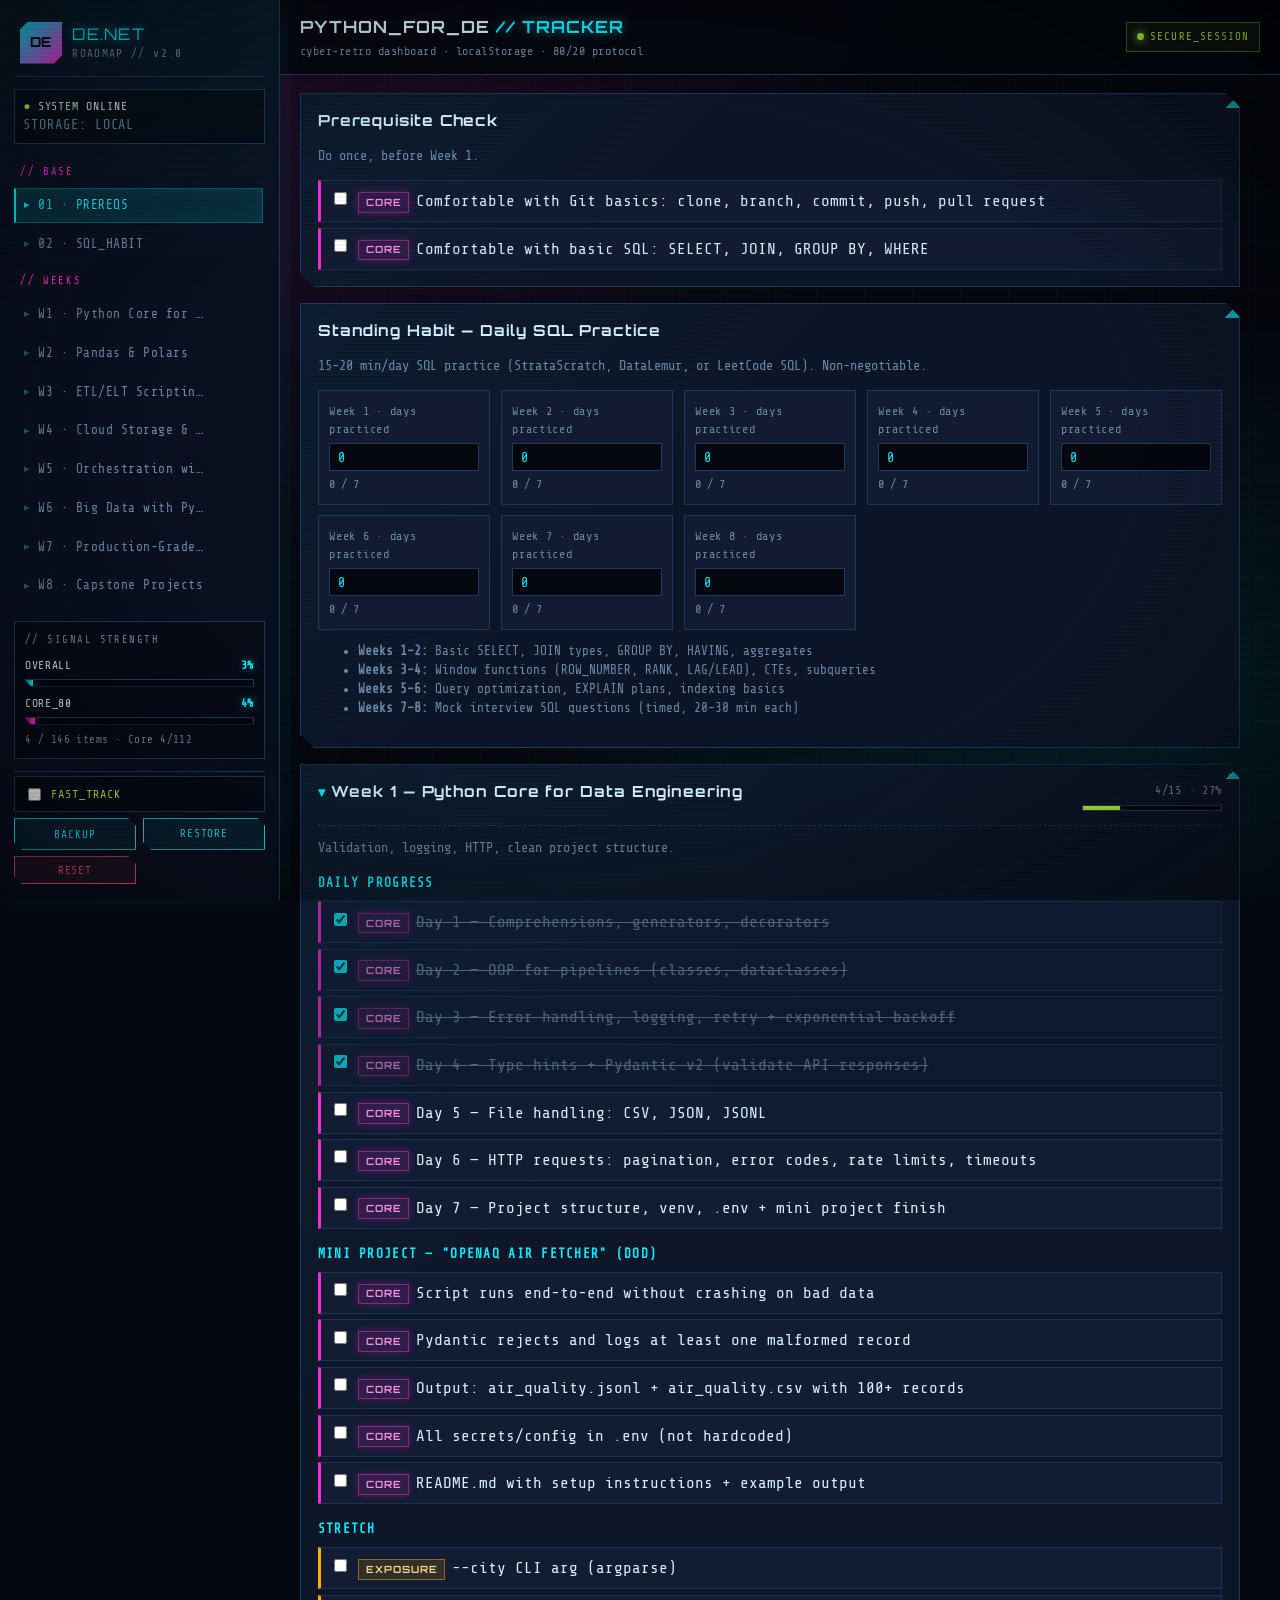
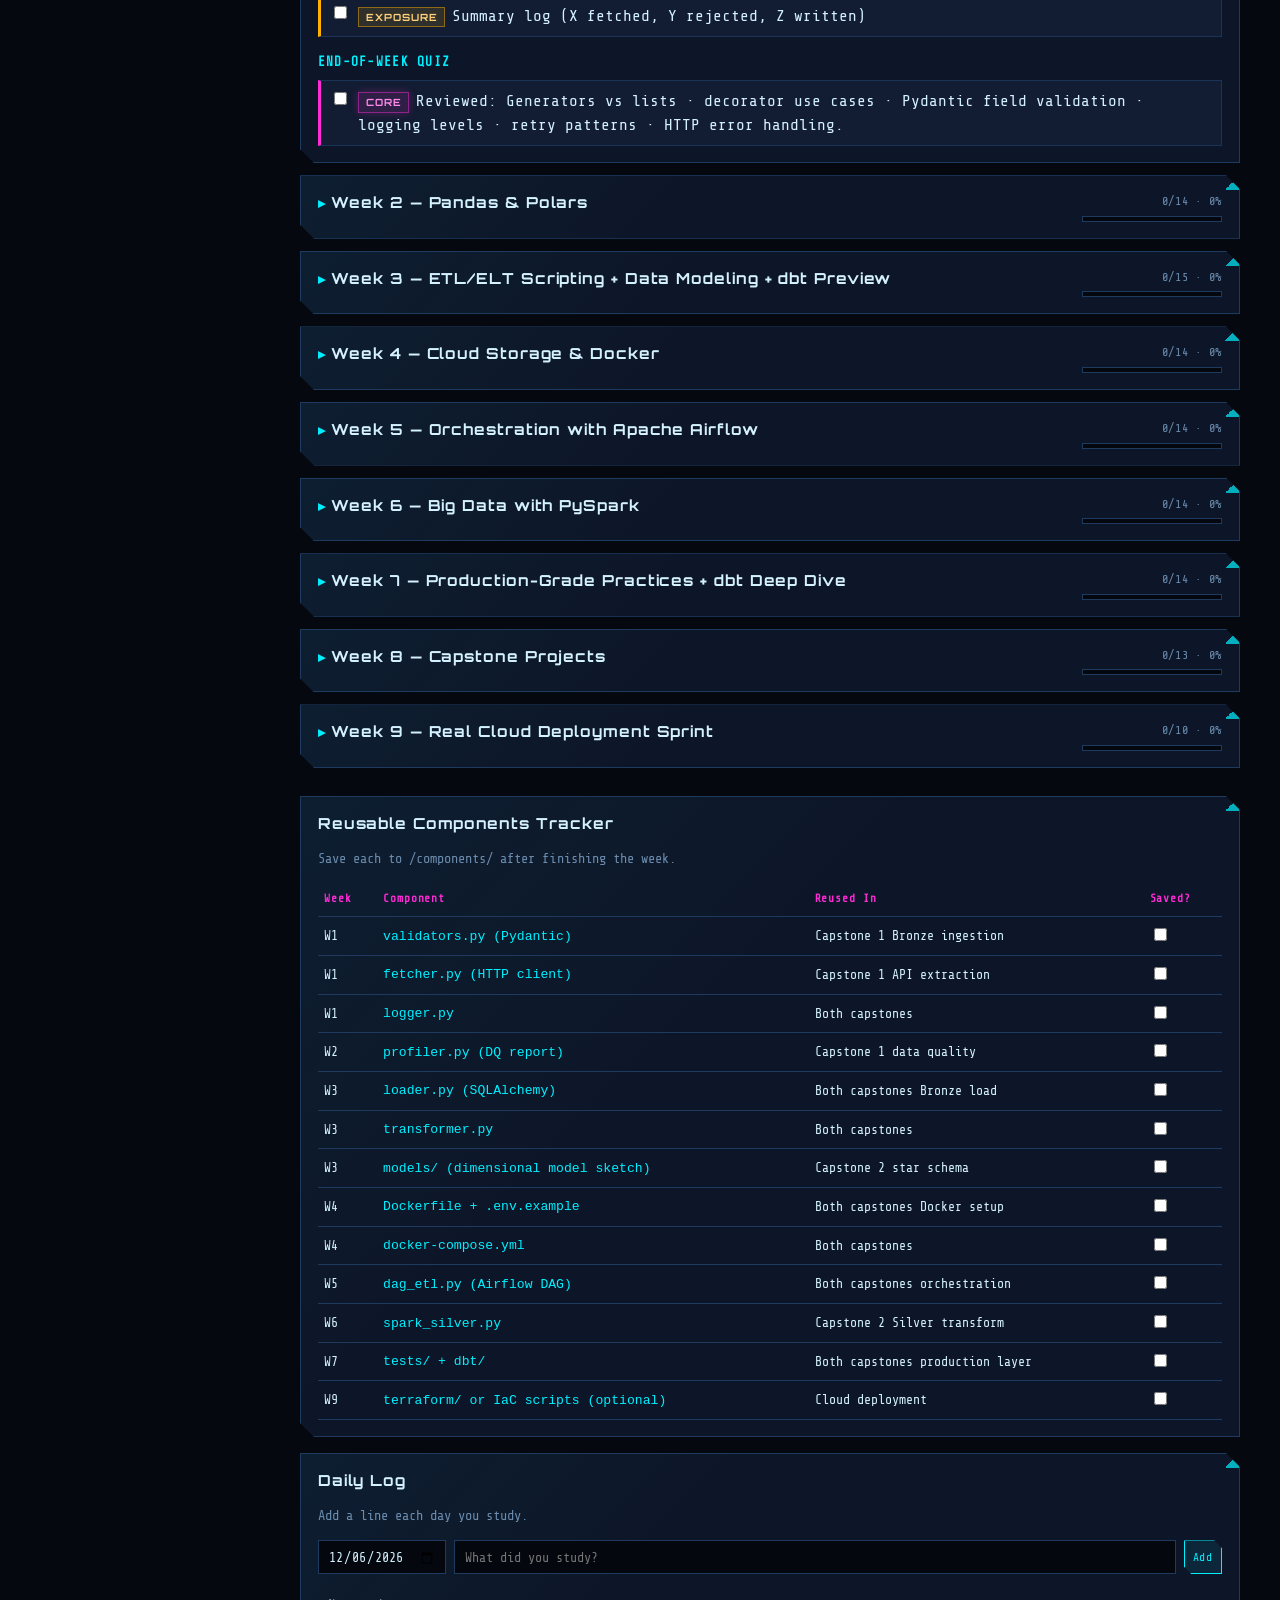
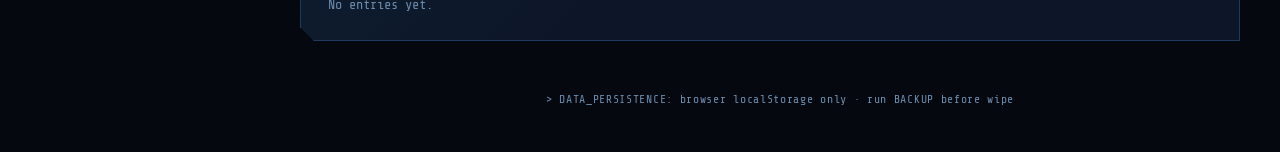
==== index.html @ 8581dcac "python-flow-to-de" ====
<!DOCTYPE html>
<html lang="en">
<head>
  <meta charset="UTF-8" />
  <meta name="viewport" content="width=device-width, initial-scale=1" />
  <title>DE.NET // Progress Tracker</title>
  <link rel="preconnect" href="https://fonts.googleapis.com" />
  <link rel="preconnect" href="https://fonts.gstatic.com" crossorigin />
  <link href="https://fonts.googleapis.com/css2?family=Orbitron:wght@500;700&family=Share+Tech+Mono&display=swap" rel="stylesheet" />
  <link rel="stylesheet" href="style.css" />
</head>
<body>
  <div class="crt-overlay" aria-hidden="true"></div>
  <div class="scanlines" aria-hidden="true"></div>

  <div class="app-shell">
    <aside class="sidebar" id="sidebar">
      <div class="sidebar-brand">
        <div class="brand-mark">DE</div>
        <div class="brand-text">
          <span class="brand-title">DE.NET</span>
          <span class="brand-sub">ROADMAP // v2.0</span>
        </div>
        <button type="button" class="sidebar-close" id="sidebarClose" aria-label="Close menu">✕</button>
      </div>

      <div class="sidebar-status">
        <div class="status-row">
          <span class="blink">●</span> SYSTEM ONLINE
        </div>
        <div class="status-row muted">STORAGE: LOCAL</div>
      </div>

      <nav class="sidebar-nav" id="siteNav"></nav>

      <div class="sidebar-progress">
        <div class="panel-label">// SIGNAL STRENGTH</div>
        <div class="progress-row">
          <div class="progress-label">
            <span>OVERALL</span>
            <strong id="overallPct">0%</strong>
          </div>
          <div class="bar"><div class="bar-fill" id="overallBar"></div></div>
        </div>
        <div class="progress-row">
          <div class="progress-label">
            <span>CORE_80</span>
            <strong id="corePct">0%</strong>
          </div>
          <div class="bar"><div class="bar-fill core" id="coreBar"></div></div>
        </div>
        <p class="progress-meta" id="progressMeta">0 / 0 items</p>
      </div>

      <div class="sidebar-actions">
        <label class="toggle">
          <input type="checkbox" id="fastTrackToggle" />
          <span>FAST_TRACK</span>
        </label>
        <button type="button" id="btnBackup" class="btn">BACKUP</button>
        <label class="btn btn-file">
          RESTORE
          <input type="file" id="restoreFile" accept="application/json,.json" hidden />
        </label>
        <button type="button" id="btnReset" class="btn btn-danger">RESET</button>
      </div>
    </aside>

    <div class="sidebar-backdrop" id="sidebarBackdrop" hidden></div>

    <div class="main-wrap">
      <header class="topbar">
        <button type="button" class="menu-btn" id="menuBtn" aria-label="Open menu">☰</button>
        <div class="topbar-copy">
          <h1>PYTHON_FOR_DE <span class="accent">// TRACKER</span></h1>
          <p class="subtitle">cyber-retro dashboard · localStorage · 80/20 protocol</p>
        </div>
        <div class="topbar-chip">
          <span class="chip-dot"></span>
          SECURE_SESSION
        </div>
      </header>

      <main>
        <section id="prereqs" class="card"></section>
        <section id="sqlHabit" class="card"></section>
        <section id="weeks" class="weeks"></section>
        <section id="components" class="card"></section>
        <section id="dailyLog" class="card"></section>
      </main>

      <footer class="site-footer">
        <p>&gt; DATA_PERSISTENCE: browser localStorage only · run BACKUP before wipe</p>
      </footer>
    </div>
  </div>

  <script src="data.js"></script>
  <script src="app.js"></script>
</body>
</html>
---- style.css ----
:root {
  --bg: #05080f;
  --bg-panel: #0a1020;
  --surface: #0d1628;
  --surface-2: #121c32;
  --border: #1e3a5f;
  --border-hot: #00f0ff;
  --text: #d4f1ff;
  --muted: #6b8cae;
  --cyan: #00f0ff;
  --magenta: #ff2bd6;
  --lime: #b8ff3c;
  --amber: #ffb000;
  --core: #ff2bd6;
  --core-bg: rgba(255, 43, 214, 0.12);
  --exposure: #ffb000;
  --exposure-bg: rgba(255, 176, 0, 0.12);
  --accent: #00f0ff;
  --accent-bg: rgba(0, 240, 255, 0.12);
  --success: #b8ff3c;
  --danger: #ff4d6d;
  --sidebar-w: 280px;
  --font-display: "Orbitron", sans-serif;
  --font-mono: "Share Tech Mono", ui-monospace, monospace;
}

* {
  box-sizing: border-box;
}

html {
  scroll-behavior: smooth;
}

body {
  margin: 0;
  font-family: var(--font-mono);
  background: var(--bg);
  color: var(--text);
  line-height: 1.5;
  min-height: 100vh;
  overflow-x: hidden;
}

/* Cyber grid + vignette */
body::before {
  content: "";
  position: fixed;
  inset: 0;
  background:
    linear-gradient(rgba(0, 240, 255, 0.03) 1px, transparent 1px),
    linear-gradient(90deg, rgba(0, 240, 255, 0.03) 1px, transparent 1px),
    radial-gradient(ellipse at 20% 0%, rgba(255, 43, 214, 0.12), transparent 45%),
    radial-gradient(ellipse at 90% 80%, rgba(0, 240, 255, 0.1), transparent 40%),
    var(--bg);
  background-size: 48px 48px, 48px 48px, auto, auto, auto;
  z-index: -2;
  pointer-events: none;
}

.scanlines {
  position: fixed;
  inset: 0;
  background: repeating-linear-gradient(
    0deg,
    transparent,
    transparent 2px,
    rgba(0, 0, 0, 0.12) 2px,
    rgba(0, 0, 0, 0.12) 4px
  );
  pointer-events: none;
  z-index: 50;
  opacity: 0.35;
}

.crt-overlay {
  position: fixed;
  inset: 0;
  background: radial-gradient(ellipse at center, transparent 55%, rgba(0, 0, 0, 0.45) 100%);
  pointer-events: none;
  z-index: 49;
}

/* Layout shell */
.app-shell {
  display: flex;
  min-height: 100vh;
}

.sidebar {
  position: fixed;
  top: 0;
  left: 0;
  width: var(--sidebar-w);
  height: 100vh;
  display: flex;
  flex-direction: column;
  gap: 0.75rem;
  padding: 1rem 0.85rem 1rem;
  background:
    linear-gradient(180deg, rgba(0, 240, 255, 0.06), transparent 30%),
    var(--bg-panel);
  border-right: 1px solid var(--border);
  box-shadow: 4px 0 24px rgba(0, 240, 255, 0.08);
  z-index: 40;
  overflow-y: auto;
}

.sidebar-brand {
  display: flex;
  align-items: center;
  gap: 0.65rem;
  padding: 0.35rem 0.4rem 0.75rem;
  border-bottom: 1px solid var(--border);
}

.brand-mark {
  width: 42px;
  height: 42px;
  display: grid;
  place-items: center;
  font-family: var(--font-display);
  font-weight: 700;
  font-size: 0.85rem;
  color: var(--bg);
  background: linear-gradient(135deg, var(--cyan), var(--magenta));
  clip-path: polygon(8px 0, 100% 0, 100% calc(100% - 8px), calc(100% - 8px) 100%, 0 100%, 0 8px);
  box-shadow: 0 0 16px rgba(0, 240, 255, 0.45);
}

.brand-text {
  display: flex;
  flex-direction: column;
  min-width: 0;
}

.brand-title {
  font-family: var(--font-display);
  font-size: 1rem;
  letter-spacing: 0.08em;
  color: var(--cyan);
  text-shadow: 0 0 10px rgba(0, 240, 255, 0.6);
}

.brand-sub {
  font-size: 0.7rem;
  color: var(--muted);
  letter-spacing: 0.12em;
}

.sidebar-close {
  display: none;
  margin-left: auto;
  background: transparent;
  border: 1px solid var(--border);
  color: var(--muted);
  width: 32px;
  height: 32px;
  cursor: pointer;
  font-family: var(--font-mono);
}

.sidebar-status {
  padding: 0.5rem 0.55rem;
  border: 1px solid var(--border);
  background: rgba(0, 0, 0, 0.35);
  font-size: 0.72rem;
  letter-spacing: 0.08em;
}

.status-row {
  display: flex;
  align-items: center;
  gap: 0.4rem;
}

.status-row .blink {
  color: var(--lime);
  animation: blink 1.4s steps(2, end) infinite;
}

@keyframes blink {
  50% { opacity: 0.2; }
}

.sidebar-nav {
  display: flex;
  flex-direction: column;
  gap: 0.2rem;
  flex: 1;
  min-height: 0;
  overflow-y: auto;
  padding-right: 0.15rem;
}

.nav-group-label {
  margin: 0.55rem 0 0.25rem;
  padding: 0 0.4rem;
  font-size: 0.65rem;
  letter-spacing: 0.16em;
  color: var(--magenta);
  text-transform: uppercase;
}

.sidebar-nav a {
  display: flex;
  align-items: center;
  gap: 0.45rem;
  color: var(--muted);
  text-decoration: none;
  font-size: 0.8rem;
  letter-spacing: 0.04em;
  padding: 0.45rem 0.55rem;
  border: 1px solid transparent;
  border-left: 2px solid transparent;
  transition: color 0.15s, border-color 0.15s, background 0.15s, box-shadow 0.15s;
}

.sidebar-nav a::before {
  content: "▸";
  color: var(--border-hot);
  opacity: 0.4;
  font-size: 0.7rem;
}

.sidebar-nav a:hover,
.sidebar-nav a.active {
  color: var(--cyan);
  background: var(--accent-bg);
  border-color: rgba(0, 240, 255, 0.25);
  border-left-color: var(--cyan);
  box-shadow: inset 0 0 12px rgba(0, 240, 255, 0.08);
}

.sidebar-nav a:hover::before,
.sidebar-nav a.active::before {
  opacity: 1;
}

.sidebar-progress {
  padding: 0.65rem;
  border: 1px solid var(--border);
  background: rgba(0, 0, 0, 0.3);
}

.panel-label {
  font-size: 0.65rem;
  letter-spacing: 0.14em;
  color: var(--muted);
  margin-bottom: 0.55rem;
}

.progress-row + .progress-row {
  margin-top: 0.55rem;
}

.progress-label {
  display: flex;
  justify-content: space-between;
  font-size: 0.72rem;
  letter-spacing: 0.06em;
  margin-bottom: 0.25rem;
}

.progress-label strong {
  color: var(--cyan);
  text-shadow: 0 0 8px rgba(0, 240, 255, 0.5);
}

.bar {
  height: 8px;
  background: #04070e;
  border: 1px solid var(--border);
  overflow: hidden;
  clip-path: polygon(0 0, 100% 0, 100% 100%, 6px 100%, 0 calc(100% - 6px));
}

.bar-fill {
  height: 100%;
  width: 0%;
  background: linear-gradient(90deg, #007a88, var(--cyan));
  box-shadow: 0 0 10px rgba(0, 240, 255, 0.7);
  transition: width 0.25s ease;
}

.bar-fill.core {
  background: linear-gradient(90deg, #8a0a70, var(--magenta));
  box-shadow: 0 0 10px rgba(255, 43, 214, 0.7);
}

.progress-meta {
  margin: 0.45rem 0 0;
  color: var(--muted);
  font-size: 0.68rem;
  letter-spacing: 0.04em;
}

.sidebar-actions {
  display: grid;
  grid-template-columns: 1fr 1fr;
  gap: 0.4rem;
  padding-top: 0.25rem;
  border-top: 1px solid var(--border);
}

.sidebar-actions .toggle {
  grid-column: 1 / -1;
}

.toggle {
  display: inline-flex;
  align-items: center;
  gap: 0.45rem;
  font-size: 0.75rem;
  letter-spacing: 0.08em;
  background: rgba(0, 0, 0, 0.35);
  border: 1px solid var(--border);
  padding: 0.45rem 0.6rem;
  cursor: pointer;
  user-select: none;
  color: var(--lime);
}

.toggle input {
  accent-color: var(--lime);
}

.btn,
.btn-file {
  appearance: none;
  border: 1px solid var(--cyan);
  background: rgba(0, 240, 255, 0.08);
  color: var(--cyan);
  padding: 0.4rem 0.5rem;
  font-size: 0.7rem;
  letter-spacing: 0.08em;
  cursor: pointer;
  font-family: var(--font-mono);
  text-align: center;
  clip-path: polygon(0 0, calc(100% - 8px) 0, 100% 8px, 100% 100%, 8px 100%, 0 calc(100% - 8px));
}

.btn:hover,
.btn-file:hover {
  background: rgba(0, 240, 255, 0.18);
  box-shadow: 0 0 14px rgba(0, 240, 255, 0.35);
}

.btn-danger {
  border-color: var(--danger);
  color: var(--danger);
  background: rgba(255, 77, 109, 0.08);
}

.btn-danger:hover {
  box-shadow: 0 0 14px rgba(255, 77, 109, 0.35);
}

.main-wrap {
  margin-left: var(--sidebar-w);
  flex: 1;
  min-width: 0;
  display: flex;
  flex-direction: column;
}

.topbar {
  position: sticky;
  top: 0;
  z-index: 30;
  display: flex;
  align-items: center;
  gap: 0.85rem;
  padding: 0.85rem 1.25rem;
  background: rgba(5, 8, 15, 0.88);
  border-bottom: 1px solid var(--border);
  backdrop-filter: blur(8px);
}

.menu-btn {
  display: none;
  background: transparent;
  border: 1px solid var(--cyan);
  color: var(--cyan);
  width: 40px;
  height: 40px;
  cursor: pointer;
  font-size: 1.1rem;
  font-family: var(--font-mono);
}

.topbar-copy {
  flex: 1;
  min-width: 0;
}

.topbar h1 {
  margin: 0;
  font-family: var(--font-display);
  font-size: 1.05rem;
  letter-spacing: 0.06em;
  font-weight: 700;
}

.topbar h1 .accent {
  color: var(--cyan);
  text-shadow: 0 0 12px rgba(0, 240, 255, 0.55);
}

.subtitle {
  margin: 0.2rem 0 0;
  color: var(--muted);
  font-size: 0.75rem;
  letter-spacing: 0.04em;
}

.topbar-chip {
  display: inline-flex;
  align-items: center;
  gap: 0.4rem;
  font-size: 0.68rem;
  letter-spacing: 0.1em;
  color: var(--lime);
  border: 1px solid rgba(184, 255, 60, 0.35);
  padding: 0.35rem 0.6rem;
  background: rgba(184, 255, 60, 0.06);
}

.chip-dot {
  width: 7px;
  height: 7px;
  border-radius: 50%;
  background: var(--lime);
  box-shadow: 0 0 8px var(--lime);
  animation: blink 1.6s steps(2, end) infinite;
}

main {
  padding: 1.15rem 1.25rem;
  display: flex;
  flex-direction: column;
  gap: 1rem;
  max-width: 980px;
}

.card,
.week-card {
  background:
    linear-gradient(135deg, rgba(0, 240, 255, 0.04), transparent 40%),
    var(--surface);
  border: 1px solid var(--border);
  padding: 1rem 1.05rem;
  position: relative;
  box-shadow: 0 0 0 1px rgba(0, 240, 255, 0.04), 0 12px 28px rgba(0, 0, 0, 0.35);
  clip-path: polygon(0 0, calc(100% - 14px) 0, 100% 14px, 100% 100%, 14px 100%, 0 calc(100% - 14px));
}

.card::before,
.week-card::before {
  content: "";
  position: absolute;
  top: 0;
  right: 0;
  width: 14px;
  height: 14px;
  background: linear-gradient(135deg, transparent 50%, var(--cyan) 50%);
  opacity: 0.7;
}

.card h2,
.week-card h2 {
  margin: 0 0 0.75rem;
  font-family: var(--font-display);
  font-size: 0.95rem;
  letter-spacing: 0.06em;
  color: var(--text);
}

.card h3,
.week-card h3 {
  margin: 1rem 0 0.5rem;
  font-size: 0.8rem;
  letter-spacing: 0.1em;
  color: var(--cyan);
  text-transform: uppercase;
}

.muted {
  color: var(--muted);
  font-size: 0.85rem;
}

.checklist {
  list-style: none;
  margin: 0;
  padding: 0;
  display: flex;
  flex-direction: column;
  gap: 0.35rem;
}

.checklist li {
  display: flex;
  align-items: flex-start;
  gap: 0.55rem;
  padding: 0.5rem 0.55rem;
  background: var(--surface-2);
  border: 1px solid rgba(30, 58, 95, 0.8);
}

.checklist li.done {
  opacity: 0.65;
}

.checklist li.done label {
  text-decoration: line-through;
  color: var(--muted);
}

.checklist input[type="checkbox"] {
  margin-top: 0.15rem;
  accent-color: var(--cyan);
  flex-shrink: 0;
}

.badge {
  display: inline-block;
  font-size: 0.62rem;
  font-weight: 700;
  letter-spacing: 0.1em;
  padding: 0.12rem 0.4rem;
  margin-right: 0.4rem;
  vertical-align: middle;
  font-family: var(--font-display);
}

.badge.core {
  background: var(--core-bg);
  color: #ff8ae8;
  border: 1px solid rgba(255, 43, 214, 0.45);
  box-shadow: 0 0 8px rgba(255, 43, 214, 0.25);
}

.badge.exposure {
  background: var(--exposure-bg);
  color: #ffd27a;
  border: 1px solid rgba(255, 176, 0, 0.45);
}

.item-core {
  border-left: 3px solid var(--core) !important;
}

.item-exposure {
  border-left: 3px solid var(--exposure) !important;
}

body.fast-track .item-exposure {
  display: none;
}

.week-card {
  margin-bottom: 0.75rem;
}

.week-header {
  display: flex;
  gap: 0.75rem;
  align-items: flex-start;
  justify-content: space-between;
  cursor: pointer;
  user-select: none;
}

.week-header h2 {
  margin: 0;
}

.week-meta {
  display: flex;
  flex-direction: column;
  align-items: flex-end;
  gap: 0.35rem;
  min-width: 140px;
}

.week-pct {
  font-size: 0.75rem;
  color: var(--muted);
  letter-spacing: 0.06em;
}

.mini-bar {
  width: 140px;
  height: 6px;
  background: #04070e;
  border: 1px solid var(--border);
  overflow: hidden;
}

.mini-bar > div {
  height: 100%;
  width: 0%;
  background: var(--lime);
  box-shadow: 0 0 8px rgba(184, 255, 60, 0.6);
  transition: width 0.25s ease;
}

.week-body {
  margin-top: 0.85rem;
  display: none;
  border-top: 1px dashed rgba(0, 240, 255, 0.2);
  padding-top: 0.75rem;
}

.week-card.open .week-body {
  display: block;
}

.chevron {
  color: var(--cyan);
  font-size: 0.9rem;
  margin-right: 0.35rem;
}

.track-switch {
  display: inline-flex;
  gap: 0.25rem;
  background: #04070e;
  padding: 0.2rem;
  border: 1px solid var(--border);
  margin: 0.5rem 0 0.75rem;
}

.track-switch button {
  border: none;
  background: transparent;
  color: var(--muted);
  padding: 0.35rem 0.75rem;
  cursor: pointer;
  font-family: var(--font-mono);
  font-size: 0.8rem;
  letter-spacing: 0.08em;
}

.track-switch button.active {
  background: var(--accent-bg);
  color: var(--cyan);
  box-shadow: 0 0 10px rgba(0, 240, 255, 0.25);
}

.sql-grid {
  display: grid;
  grid-template-columns: repeat(auto-fill, minmax(170px, 1fr));
  gap: 0.65rem;
}

.sql-cell {
  background: var(--surface-2);
  padding: 0.65rem;
  border: 1px solid var(--border);
}

.sql-cell label {
  display: block;
  font-size: 0.75rem;
  letter-spacing: 0.06em;
  margin-bottom: 0.35rem;
  color: var(--muted);
}

.sql-cell input[type="number"] {
  width: 100%;
  background: #04070e;
  border: 1px solid var(--border);
  color: var(--cyan);
  padding: 0.35rem 0.5rem;
  font-family: var(--font-mono);
}

.sql-focus {
  margin-top: 0.75rem;
  font-size: 0.8rem;
  color: var(--muted);
}

.components-table {
  width: 100%;
  border-collapse: collapse;
  font-size: 0.82rem;
}

.components-table th,
.components-table td {
  text-align: left;
  padding: 0.5rem 0.4rem;
  border-bottom: 1px solid var(--border);
}

.components-table th {
  color: var(--magenta);
  font-weight: 600;
  letter-spacing: 0.08em;
  font-size: 0.7rem;
}

.components-table code {
  color: var(--cyan);
}

.log-form {
  display: flex;
  gap: 0.5rem;
  flex-wrap: wrap;
  margin-bottom: 0.75rem;
}

.log-form input[type="date"],
.log-form input[type="text"] {
  background: #04070e;
  border: 1px solid var(--border);
  color: var(--text);
  padding: 0.45rem 0.6rem;
  font-family: var(--font-mono);
}

.log-form input[type="text"] {
  flex: 1;
  min-width: 200px;
}

.log-form input:focus {
  outline: none;
  border-color: var(--cyan);
  box-shadow: 0 0 10px rgba(0, 240, 255, 0.25);
}

.log-list {
  list-style: none;
  margin: 0;
  padding: 0;
  display: flex;
  flex-direction: column;
  gap: 0.4rem;
}

.log-list li {
  display: flex;
  justify-content: space-between;
  gap: 0.75rem;
  align-items: flex-start;
  background: var(--surface-2);
  padding: 0.55rem 0.65rem;
  border: 1px solid var(--border);
}

.log-list .log-date {
  color: var(--cyan);
  font-size: 0.75rem;
  white-space: nowrap;
  letter-spacing: 0.06em;
}

.log-list .log-note {
  flex: 1;
}

.log-list .btn-x {
  border: none;
  background: transparent;
  color: var(--muted);
  cursor: pointer;
  font-size: 1rem;
  line-height: 1;
  font-family: var(--font-mono);
}

.log-list .btn-x:hover {
  color: var(--danger);
}

.goal {
  font-size: 0.85rem;
  color: var(--muted);
  margin: 0 0 0.75rem;
}

.site-footer {
  text-align: center;
  color: var(--muted);
  font-size: 0.72rem;
  letter-spacing: 0.06em;
  padding: 1.25rem 1rem 2rem;
}

.sidebar-backdrop {
  display: none;
}

@media (max-width: 900px) {
  .sidebar {
    transform: translateX(-105%);
    transition: transform 0.22s ease;
  }

  body.sidebar-open .sidebar {
    transform: translateX(0);
  }

  .sidebar-backdrop {
    display: block;
    position: fixed;
    inset: 0;
    background: rgba(0, 0, 0, 0.65);
    z-index: 35;
  }

  .sidebar-backdrop[hidden] {
    display: none;
  }

  .sidebar-close,
  .menu-btn {
    display: grid;
    place-items: center;
  }

  .main-wrap {
    margin-left: 0;
  }

  .topbar-chip {
    display: none;
  }

  .week-meta {
    min-width: 100px;
  }

  .mini-bar {
    width: 100px;
  }
}
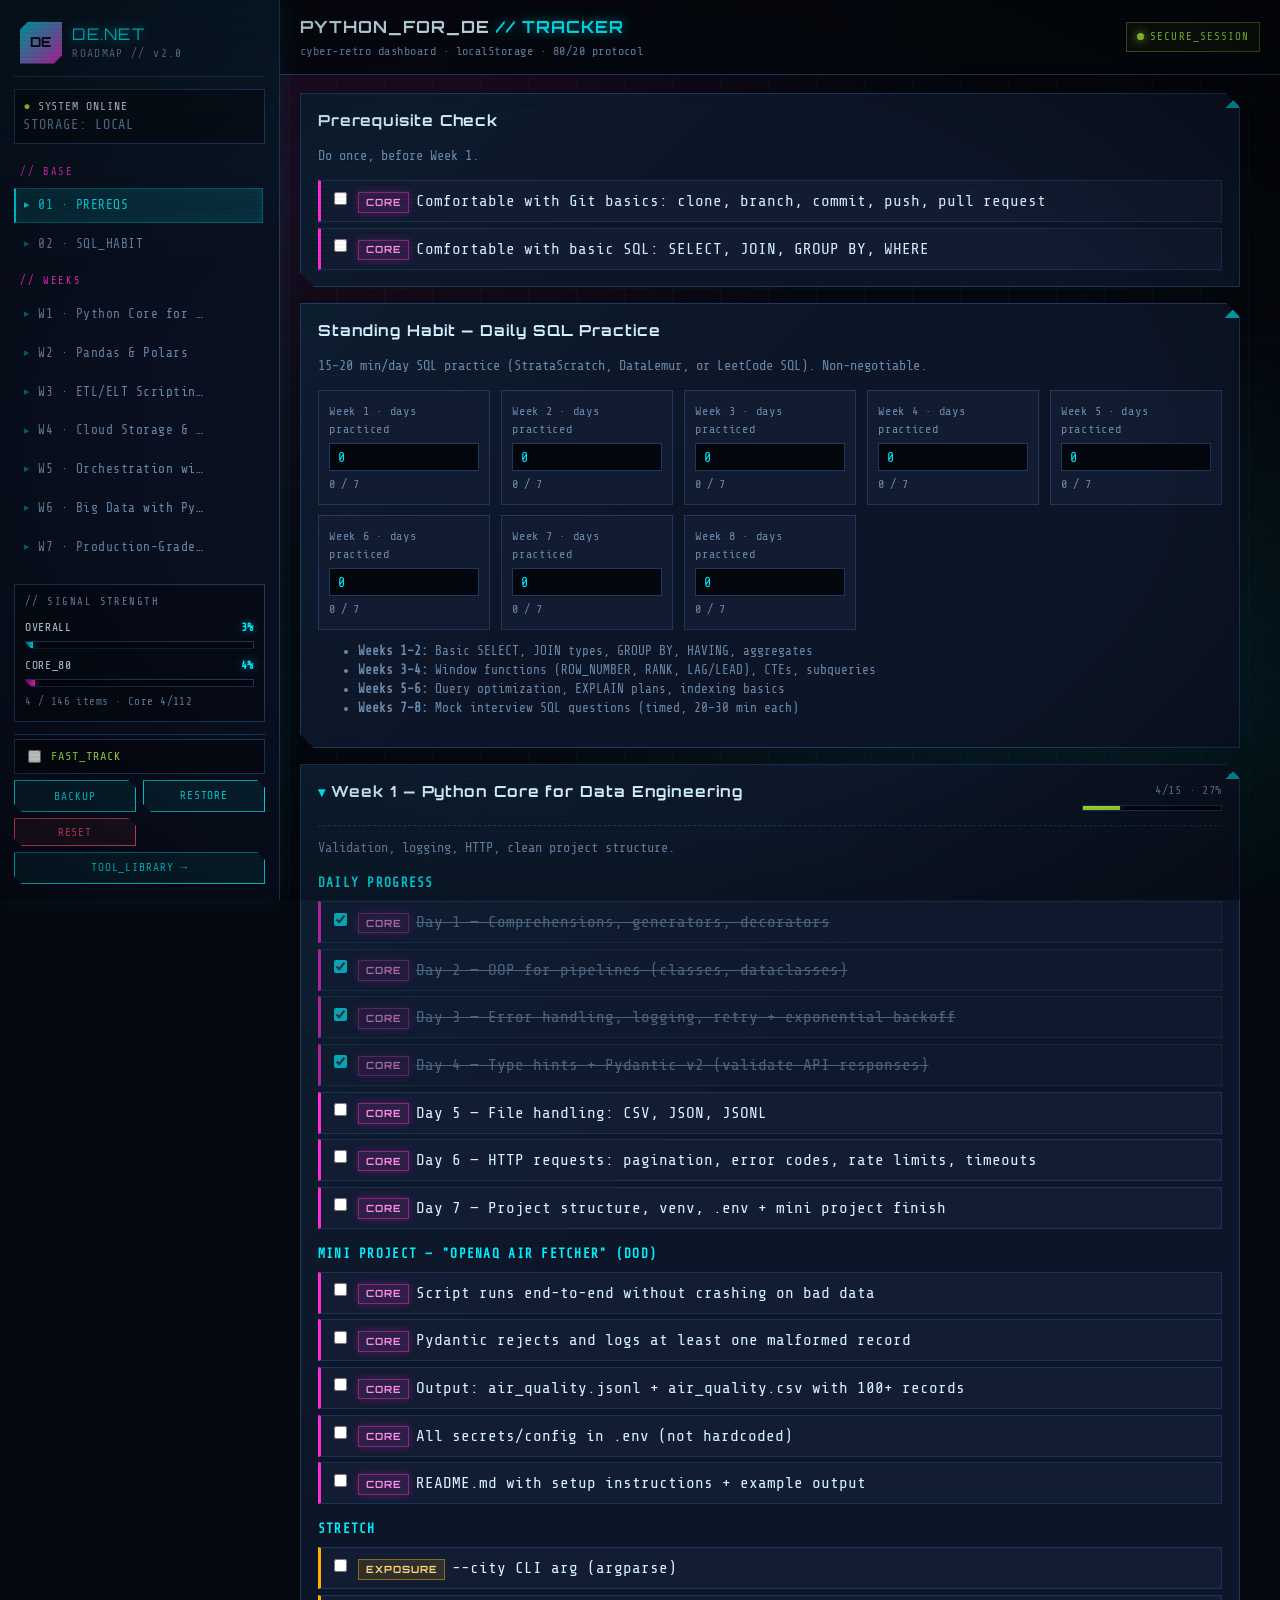
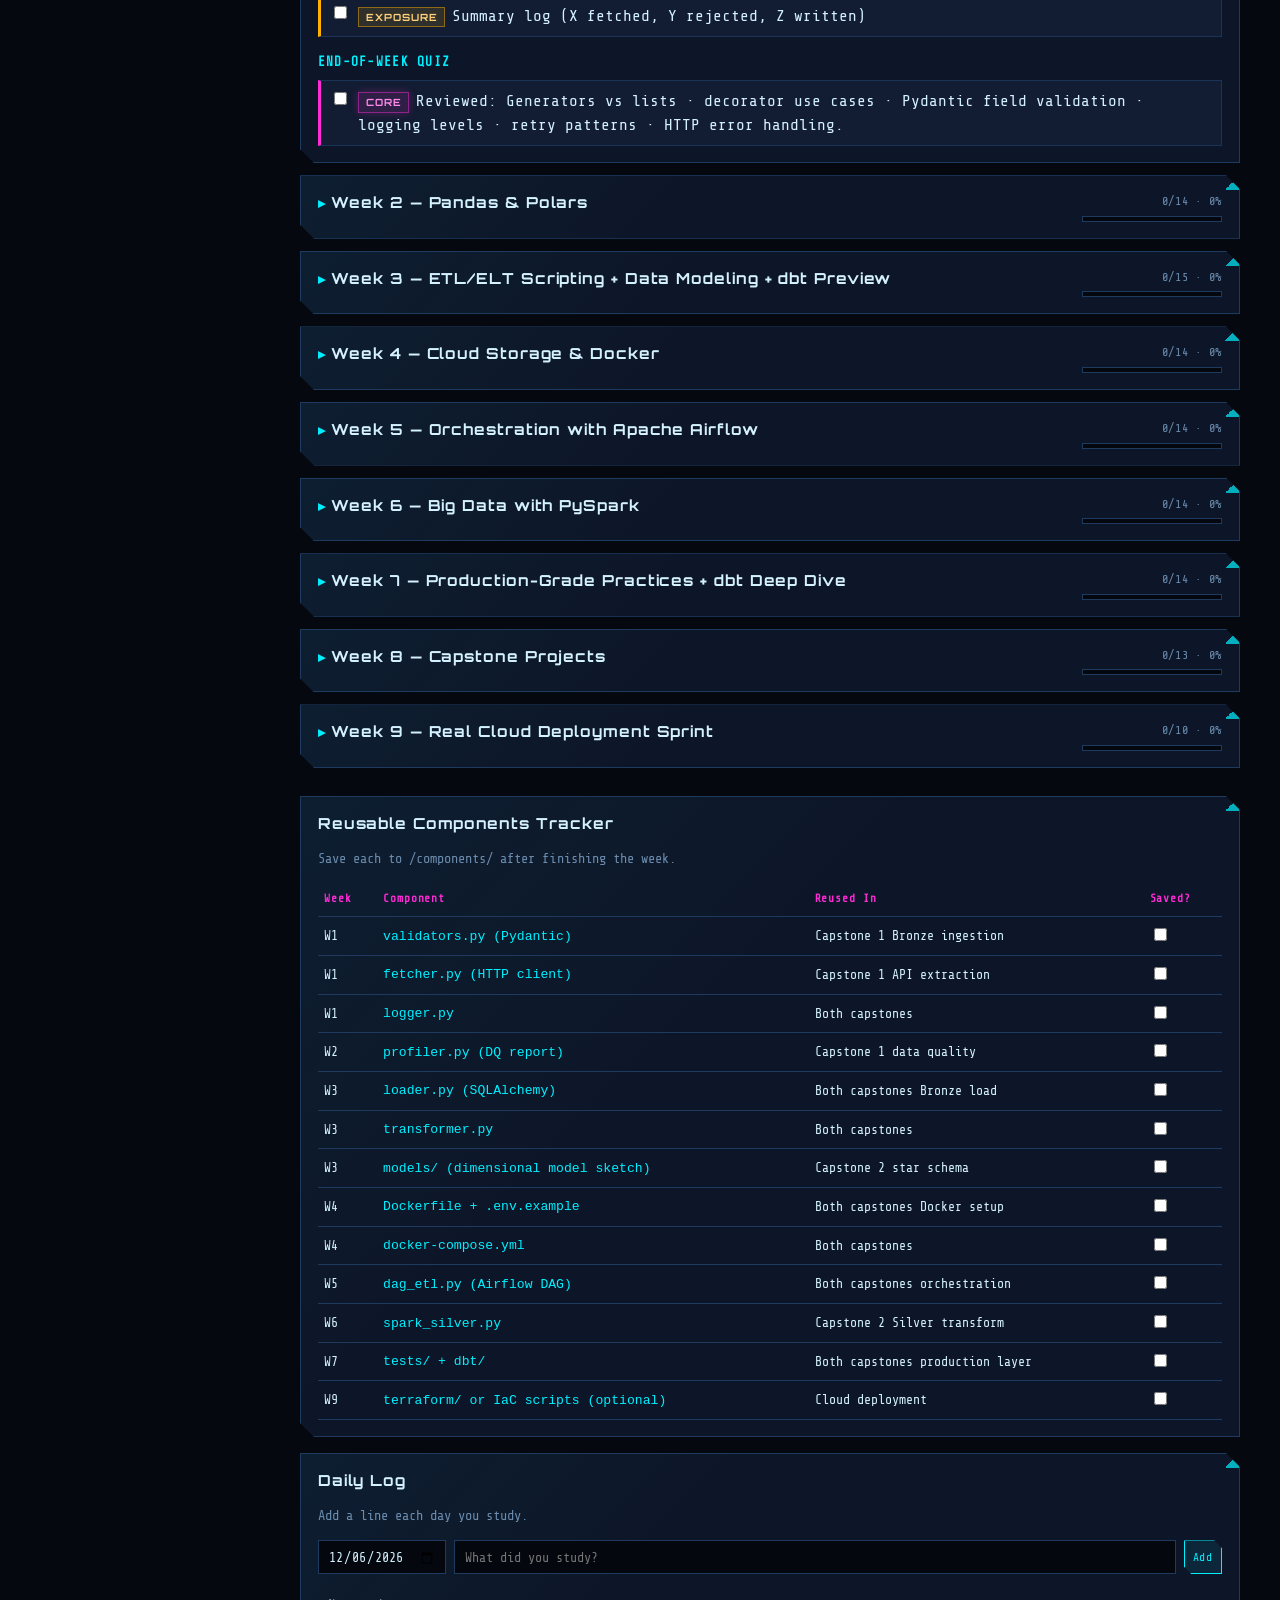
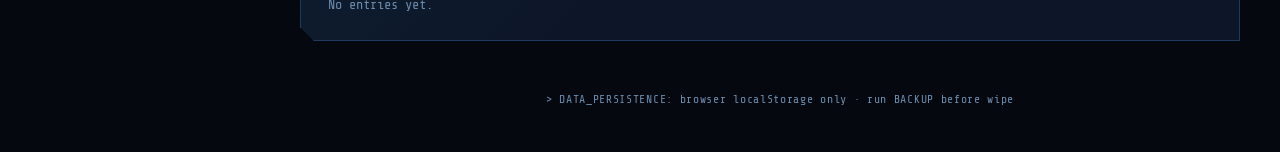
==== commit 4b7f14a4: "add libray support" ====
--- a/index.html
+++ b/index.html
@@ -63,6 +63,7 @@
           <input type="file" id="restoreFile" accept="application/json,.json" hidden />
         </label>
         <button type="button" id="btnReset" class="btn btn-danger">RESET</button>
+        <a class="btn" href="library/index.html" style="grid-column:1/-1;text-decoration:none;display:block;text-align:center">TOOL_LIBRARY →</a>
       </div>
     </aside>
 
